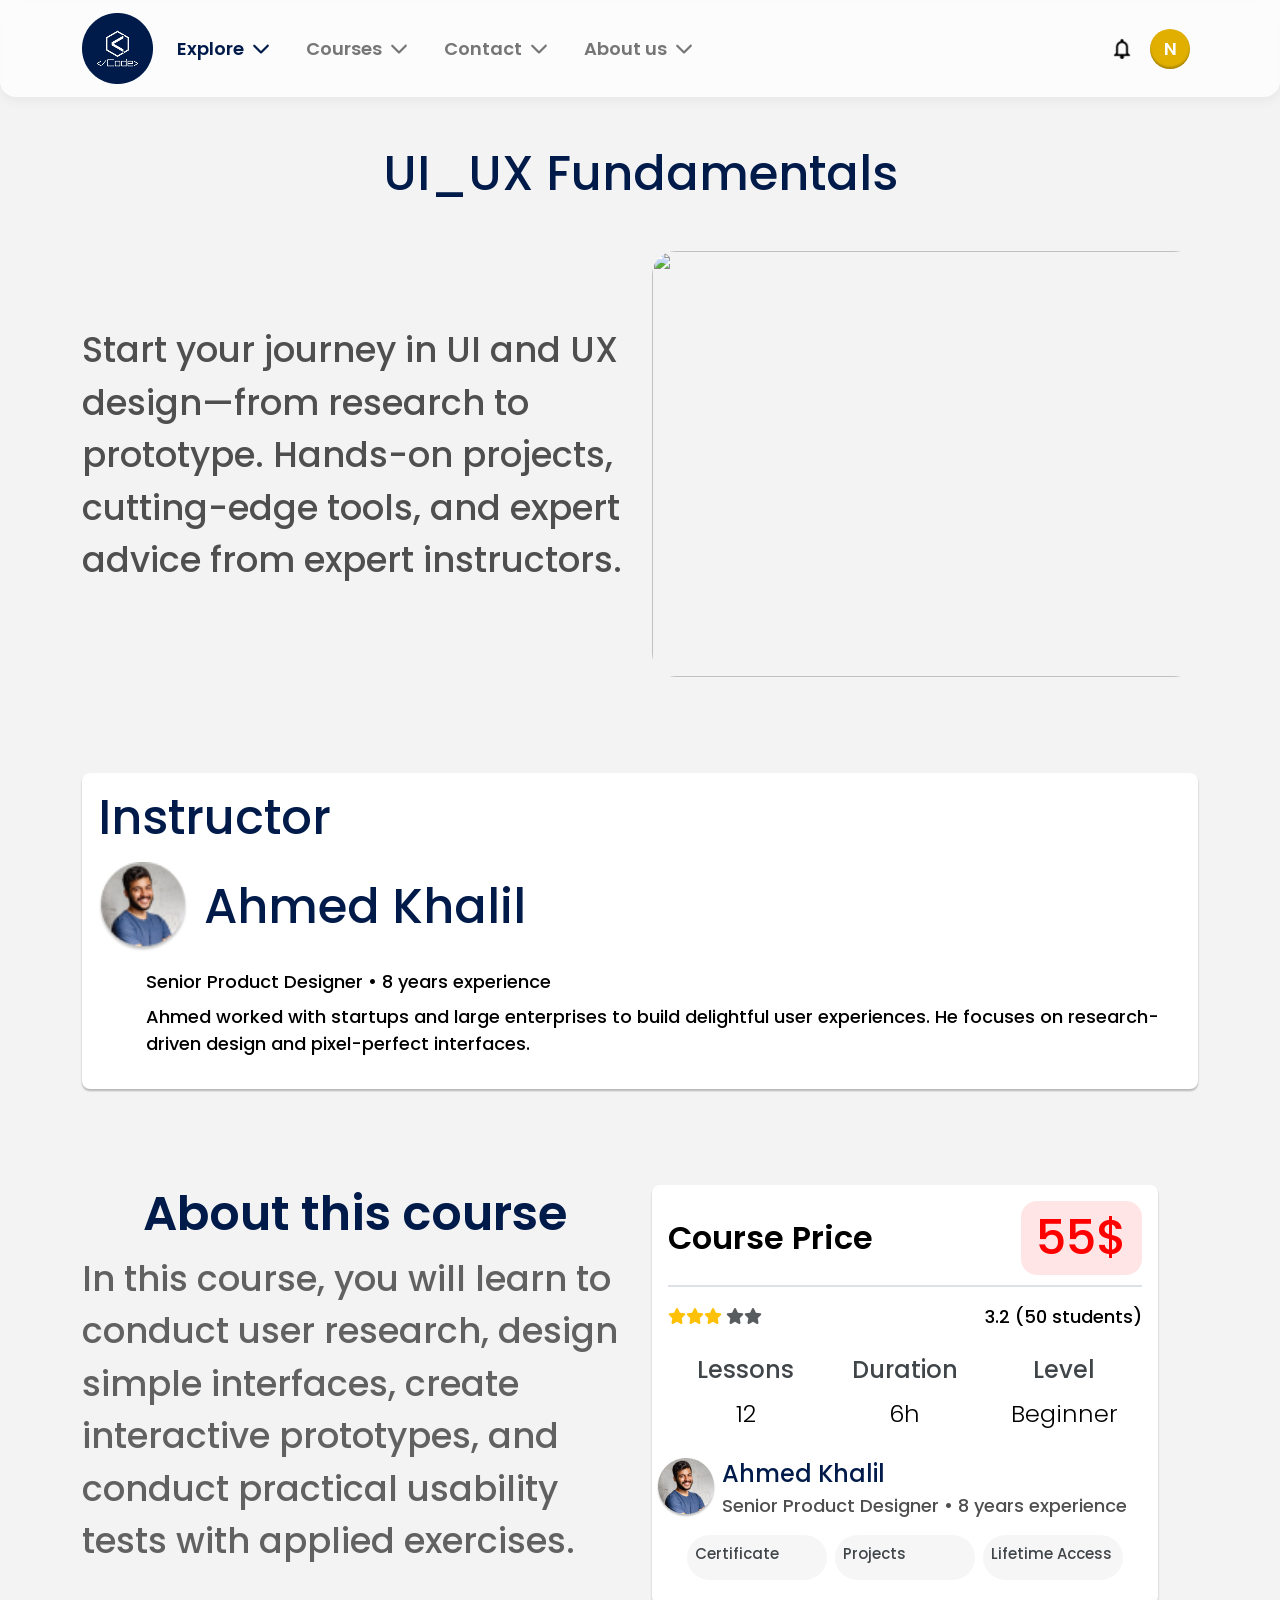
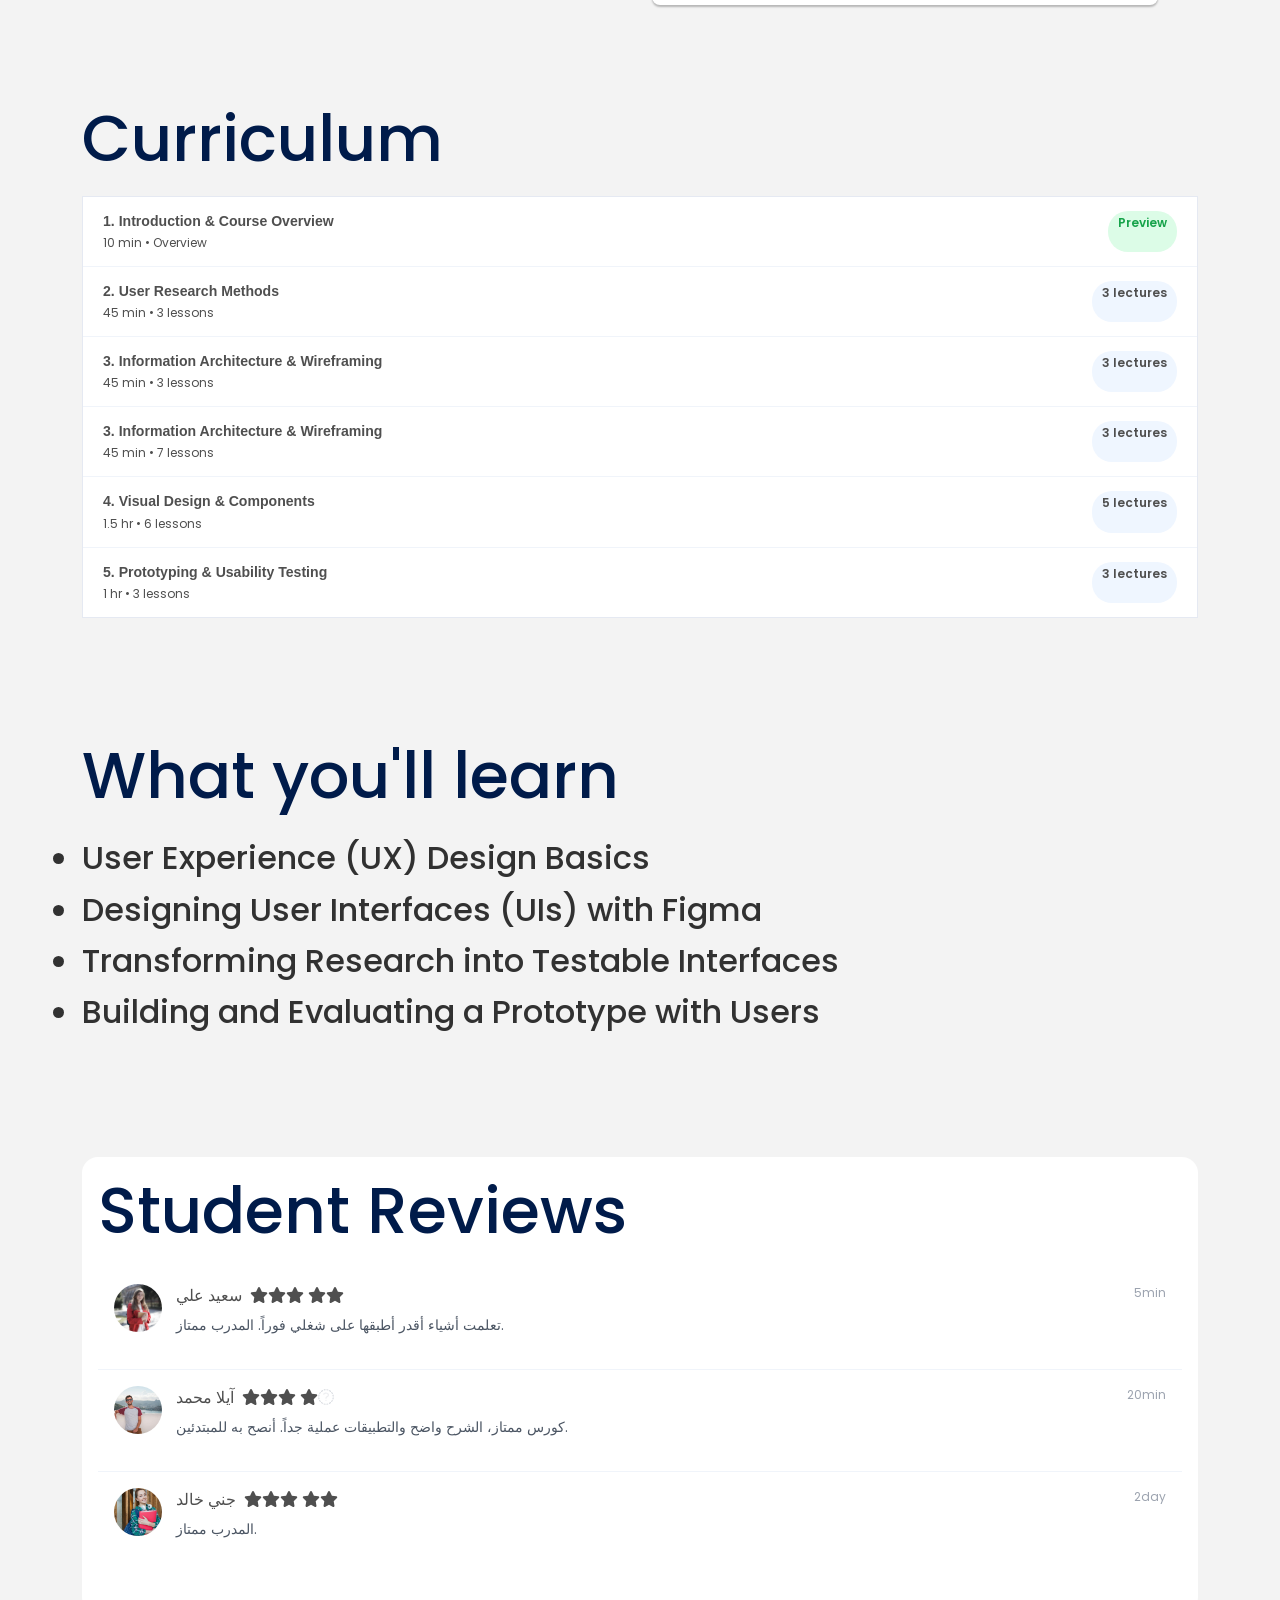
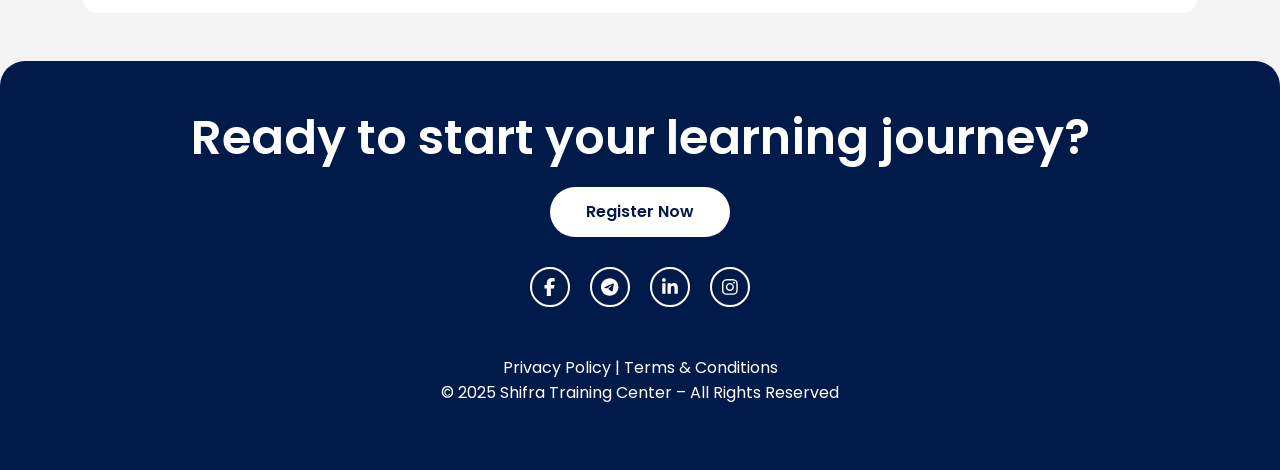
==== about-course.html @ 452f10d0 "Add files via upload initial upload" ====
<!DOCTYPE html>
<html lang="en">

<head>
    <meta charset="UTF-8">
    <meta name="viewport" content="width=device-width, initial-scale=1.0">
    <title>CODE SHIFRA || UIUX COURSES PAGE</title>
    <link href="https://fonts.googleapis.com/css2?family=Poppins:wght@100;200;300;400;500;600;700;800;900&display=swap"
        rel="stylesheet">
    <link rel="stylesheet" href="css/bootstrap.min.css">
    <link rel="stylesheet" href="css/all.min.css">
    <link rel="stylesheet" href="css/style.css">
    <link rel="stylesheet" href="css/courses.css">
</head>

<body>
    <header>
        <nav class="navbar navbar-expand-lg sticky-top">
            <div class="container">
                <a class="navbar-brand" href="#">
                    <img src="img/logo.png" alt="Logo">
                </a>

                <div class="d-flex align-items-center gap-3 ms-auto me-2 order-lg-last">
                    <div class="notification-box">
                        <img src="img/bell.png" alt="Notifications" class="bell-img">
                    </div>

                    <div class="dropdown dropdown-login">
                        <a class="avtar dropdown-toggle" role="button" id="profileDropdown" data-bs-toggle="dropdown"
                            aria-expanded="false">
                            N
                        </a>
                        <ul class="dropdown-menu dropdown-menu-end shadow border-0" aria-labelledby="profileDropdown">
                            <li><a class="dropdown-item" href="#"><i class="fa-regular fa-user me-2"></i> Profile</a>
                            </li>
                            <li><a class="dropdown-item" href="#"><i class="fa-solid fa-gear me-2"></i> Settings</a>
                            </li>
                            <li>
                                <hr class="dropdown-divider">
                            </li>
                            <li><a class="dropdown-item text-danger" href="#"><i
                                        class="fa-solid fa-arrow-right-from-bracket me-2"></i> Logout</a></li>
                        </ul>
                    </div>

                    <button class="navbar-toggler border-0 shadow-none" type="button" data-bs-toggle="collapse"
                        data-bs-target="#mainNavbarContent">
                        <span class="navbar-toggler-icon"></span>
                    </button>
                </div>

                <div class="collapse navbar-collapse" id="mainNavbarContent">
                    <ul class="navbar-nav me-auto mb-2 mb-lg-0 align-items-lg-center">
                        <li class="nav-item dropdown">
                            <a class="nav-link dropdown-toggle active" href="index.html" data-bs-toggle="dropdown">
                                Explore <i class="fa-solid fa-chevron-down ms-1"></i>
                            </a>
                            <ul class="dropdown-menu shadow-sm border-0">
                                <li><a class="dropdown-item" href="#">Categories</a></li>
                                <li><a class="dropdown-item" href="#">Trending</a></li>
                            </ul>
                        </li>

                        <li class="nav-item dropdown">
                            <a class="nav-link dropdown-toggle" href="courses.html" data-bs-toggle="dropdown">
                                Courses <i class="fa-solid fa-chevron-down ms-1"></i>
                            </a>
                            <ul class="dropdown-menu shadow-sm border-0">
                                <li><a class="dropdown-item" href="#">Web Development</a></li>
                                <li><a class="dropdown-item" href="#">Graphic Design</a></li>
                            </ul>
                        </li>

                        <li class="nav-item dropdown">
                            <a class="nav-link dropdown-toggle" href="contact.html" data-bs-toggle="dropdown">
                                Contact <i class="fa-solid fa-chevron-down ms-1"></i>
                            </a>
                            <ul class="dropdown-menu shadow-sm border-0">
                                <li><a class="dropdown-item" href="#">Support Center</a></li>
                                <li><a class="dropdown-item" href="#">Sales</a></li>
                            </ul>
                        </li>

                        <li class="nav-item dropdown">
                            <a class="nav-link dropdown-toggle" href="about-course.html" data-bs-toggle="dropdown">
                                About us <i class="fa-solid fa-chevron-down ms-1"></i>
                            </a>
                            <ul class="dropdown-menu shadow-sm border-0">
                                <li><a class="dropdown-item" href="#">Our Story</a></li>
                                <li><a class="dropdown-item" href="#">Team</a></li>
                            </ul>
                        </li>
                    </ul>
                </div>
            </div>
        </nav>
    </header>
    <section class="uiux-hero py-5">
        <div class="container">
            <h2 class="text-center">
                UI_UX Fundamentals
            </h2>
            <div class="uiux-info mt-5">
                <div class="row d-flex align-items-center justify-content-space-between">
                    <div class="col-lg-6 col-md-6 col-sm-12">
                        <p>Start your journey in UI and UX design—from research to prototype. Hands-on projects,
                            cutting-edge tools, and expert advice from expert instructors.</p>
                    </div>
                    <div class="col-lg-6 col-md-6 col-sm-12">
                        <img src="img/Design1.jpg" alt="" class="img-fluid">
                    </div>
                </div>
            </div>
        </div>
    </section>
    <section class="instructor py-5">
        <div class="container">
            <div class="row">
                <div class="col-12">
                    <div class="card">
                        <h5>Instructor</h5>
                        <div class="d-flex gap-3 align-items-center">
                            <div class="inst-avatar"><img src="img/team1.png" alt=""></div>
                            <div class="inst-name">Ahmed Khalil</div>
                        </div>
                        <div class="instructor-info ms-lg-5 mt-3">
                            <div class="inst-role">Senior Product Designer • 8 years experience</div>
                            <p class="inst-bio mt-2 ">
                                Ahmed worked with startups and large enterprises to build delightful user experiences.
                                He focuses on research-driven design and pixel-perfect interfaces.
                            </p>
                        </div>
                    </div>
                </div>
            </div>
        </div>
    </section>
    <section class="about py-5">
        <div class="container">
            <div class="row">
                <div class="col-lg-6 col-md-12">
                    <h2>About this course</h2>
                    <p>In this course, you will learn to conduct user research, design simple interfaces, create
                        interactive prototypes, and conduct practical usability tests with applied exercises.</p>
                </div>
                <div class="col-lg-6 col-md-12">
                    <div class="price-card">
                        <div class="price-header">
                            <span class="price-label">Course Price</span>
                            <span class="price-value">55$</span>
                        </div>
                        <div class="border"></div>
                        <div class="price-meta d-flex align-items-center justify-content-between mt-3">
                            <span class="stars-sm">
                                <i class="fa fa-star text-warning"></i><i class="fa fa-star text-warning"></i><i
                                    class="fa fa-star text-warning"></i>
                                <i class="fa fa-star text-muted"></i><i class="fa fa-star text-muted"></i>
                            </span>
                            3.2 (50 students)
                        </div>

                        <div class="meta-row">
                            <div class="meta-item"><label>Lessons</label><span>12</span></div>
                            <div class="meta-item"><label>Duration</label><span>6h</span></div>
                            <div class="meta-item"><label>Level</label><span>Beginner</span></div>
                        </div>

                        <div class="mini-inst">
                            <div class="mini-inst-avatar me-2"><img src="img/team1.png" alt=""></div>
                            <div>
                                <div class="mini-inst-name">Ahmed Khalil</div>
                                <div class="mini-inst-role">Senior Product Designer • 8 years experience</div>
                            </div>
                        </div>

                        <div class="perks">
                            <span class="perk-badge">Certificate</span>
                            <span class="perk-badge">Projects</span>
                            <span class="perk-badge">Lifetime Access</span>
                        </div>

                    </div>
                </div>
            </div>
        </div>
    </section>
    <section class="Curriculum py-5">
        <div class="container">
            <div class="mb-4 fade-up d2">
                <h3 class="section-title">Curriculum</h3>
                <div class="curriculum-list bg-white">
                    <div class="curriculum-item">
                        <div>
                            <div class="cur-title">1. Introduction &amp; Course Overview</div>
                            <div class="cur-sub">10 min • Overview</div>
                        </div>
                        <span class="cur-badge preview">Preview</span>
                    </div>
                    <div class="curriculum-item">
                        <div>
                            <div class="cur-title">2. User Research Methods</div>
                            <div class="cur-sub">45 min • 3 lessons</div>
                        </div>
                        <span class="cur-badge lectures">3 lectures</span>
                    </div>
                    <div class="curriculum-item">
                        <div>
                            <div class="cur-title">3. Information Architecture &amp; Wireframing</div>
                            <div class="cur-sub">45 min • 3 lessons</div>
                        </div>
                        <span class="cur-badge lectures">3 lectures</span>
                    </div>
                    <div class="curriculum-item">
                        <div>
                            <div class="cur-title">3. Information Architecture &amp; Wireframing</div>
                            <div class="cur-sub">45 min • 7 lessons</div>
                        </div>
                        <span class="cur-badge lectures">3 lectures</span>
                    </div>
                    <div class="curriculum-item">
                        <div>
                            <div class="cur-title">4. Visual Design &amp; Components</div>
                            <div class="cur-sub">1.5 hr • 6 lessons</div>
                        </div>
                        <span class="cur-badge lectures">5 lectures</span>
                    </div>
                    <div class="curriculum-item">
                        <div>
                            <div class="cur-title">5. Prototyping &amp; Usability Testing</div>
                            <div class="cur-sub">1 hr • 3 lessons</div>
                        </div>
                        <span class="cur-badge lectures">3 lectures</span>
                    </div>
                </div>
            </div>
        </div>
    </section>
    <section class="learn py-5">
        <div class="container">
            <div class="mb-4 fade-up d3">
                <h3 class="section-title">What you'll learn</h3>
                <ul class="learn-list">
                    <li>User Experience (UX) Design Basics</li>
                    <li>Designing User Interfaces (UIs) with Figma</li>
                    <li>Transforming Research into Testable Interfaces</li>
                    <li>Building and Evaluating a Prototype with Users</li>
                </ul>
            </div>
        </div>
    </section>
    <section class="student py-5">
        <div class="container">

            <div class="reviews-wrap bg-white p-3">

                <div class="mb-4 fade-up d3">
                    <h3 class="section-title">Student Reviews</h3>

                    <!-- review item -->
                    <div class="review-item">
                        <div class="rev-avatar">
                            <img src="img/student1.jpg" alt="">
                        </div>

                        <div class="review-content flex-grow-1">
                            <div class="review-head d-flex align-items-center gap-2 flex-wrap">
                                <span class="rev-name">سعيد علي</span>
                                <span class="rev-stars">
                                    <i class="fa fa-star"></i><i class="fa fa-star"></i><i class="fa fa-star"></i>
                                    <i class="fa fa-star"></i><i class="fa fa-star"></i>
                                </span>
                            </div>

                            <p class="rev-text">تعلمت أشياء أقدر أطبقها على شغلي فوراً. المدرب ممتاز.</p>
                        </div>

                        <div class="rev-time">5min</div>
                    </div>

                    <!-- review item -->
                    <div class="review-item">
                        <div class="rev-avatar">
                            <img src="img/student2.jpg" alt="">
                        </div>

                        <div class="review-content flex-grow-1">
                            <div class="review-head d-flex align-items-center gap-2 flex-wrap">
                                <span class="rev-name">آيلا محمد</span>
                                <span class="rev-stars">
                                    <i class="fa fa-star"></i><i class="fa fa-star"></i><i class="fa fa-star"></i>
                                    <i class="fa fa-star"></i><i class="fa fa-star-o" style="color:#d1d5db"></i>
                                </span>
                            </div>

                            <p class="rev-text">كورس ممتاز، الشرح واضح والتطبيقات عملية جداً. أنصح به للمبتدئين.</p>
                        </div>

                        <div class="rev-time">20min</div>
                    </div>

                    <!-- review item -->
                    <div class="review-item">
                        <div class="rev-avatar">
                            <img src="img/student3.jpg" alt="">
                        </div>

                        <div class="review-content flex-grow-1">
                            <div class="review-head d-flex align-items-center gap-2 flex-wrap">
                                <span class="rev-name">جني خالد</span>
                                <span class="rev-stars">
                                    <i class="fa fa-star"></i><i class="fa fa-star"></i><i class="fa fa-star"></i>
                                    <i class="fa fa-star"></i><i class="fa fa-star"></i>
                                </span>
                            </div>

                            <p class="rev-text">المدرب ممتاز.</p>
                        </div>

                        <div class="rev-time">2day</div>
                    </div>

                </div>

            </div>

        </div>
    </section>
    <footer class="py-5">
        <div class="container">
            <h2 class="text-center">Ready to start your learning journey?</h2>
            <a href="#" class="btn btn-foot">Register Now</a>
            <div class="icon-media">
                <a href="#"><i class="fa-brands fa-facebook-f"></i></a>
                <a href="#"><i class="fa-brands fa-telegram"></i></a>
                <a href="#"><i class="fa-brands fa-linkedin-in"></i></a>
                <a href="#"><i class="fa-brands fa-instagram"></i></a>
            </div>
            <p class="text-center mt-5">
                Privacy Policy | Terms & Conditions
                <br>
                © 2025 Shifra Training Center – All Rights Reserved
            </p>
        </div>
    </footer>
    <script src="js/bootstrap.bundle.min.js"></script>
    <script src="js/all.min.js"></script>
    <script src="js/main.js"></script>
</body>

</html>
---- css/style.css ----
/* ==========================================================================
   1. General Styles & Variables
   ========================================================================== */
body {
    background: #f3f3f3; /* الخلفية العامة الموحدة */
    font-family: 'Poppins', sans-serif;
    color: #4F4F4F;
    margin: 0;
    padding: 0;
    overflow-x: hidden;
}

/* توحيد ستايل العناوين h2 لكل السكاشن */
h2 {
    color: #001B4A;
    font-size: 32px; /* للموبايل */
    font-weight: 600;
    text-align: center;
    margin-bottom: 10px;
}

@media (min-width: 992px) {
    h2 { font-size: 48px; } /* للديسكتوب */
}

p { line-height: 1.6; }
a { text-decoration: none; transition: 0.3s ease; }

/* ==========================================================================
   2. Header & Navigation (Sticky & Blur Effect)
   ========================================================================== */
header {
    position: sticky;
    top: 0;
    width: 100%;
    background: rgba(255, 255, 255, 0.7); /* خلفية بيضاء شفافة */
    backdrop-filter: blur(10px);
    -webkit-backdrop-filter: blur(10px);
    z-index: 1030;
    border-bottom-right-radius: 16px;
    border-bottom-left-radius: 16px;
    box-shadow: 0 4px 12px rgba(0, 0, 0, 0.05);
}

.navbar .navbar-brand img {
    width: 71px;
    height: 71px;
}

.navbar .nav-link {
    color: #777676;
    font-size: 18px;
    font-weight: 600;
    margin-right: 20px;
}

.navbar .nav-link:hover, 
.navbar .nav-link.active {
    color: #001B4A;
}

/* تصميم القائمة المنسدلة في الموبايل */
@media (max-width: 991.98px) {
    .navbar-collapse {
        position: absolute;
        top: 100%; left: 0; right: 0;
        background: #fff;
        padding: 20px;
        margin: 10px 15px;
        border-radius: 15px;
        box-shadow: 0 10px 30px rgba(0, 0, 0, 0.1);
        border: 1px solid #eee;
    }
    .navbar .nav-link {
        padding: 12px 0;
        border-bottom: 1px solid #f5f5f5;
        margin-right: 0;
    }
}

/* أيقونة التنبيهات والبروفايل */
.notification-box { cursor: pointer; }
.bell-img { width: 24px; height: 24px; }

.dropdown-login {
    width: 40px; height: 40px;
    border-radius: 50%;
    background: #E1AF00;
    display: flex; align-items: center; justify-content: center;
    box-shadow: inset 0px -2px 2px rgba(0, 0, 0, 0.25);
}

.dropdown-login a { color: #fff; font-size: 18px; font-weight: 600; }
.dropdown-toggle::after { display: none; }

/* ==========================================================================
   3. Hero Section
   ========================================================================== */
.hero {
    padding: 60px 0 0;
    background: #b0b8c7; /* تعتمد على خلفية body */
}

.hero h1 {
    color: #001B4A;
    font-size: 32px;
    font-weight: 600;
    line-height: 1.2;
}

.hero h1 span { color: #E1AF00; }

.btn-hero {
    background: #001B4A;
    border-radius: 40px;
    color: #fff;
    padding: 12px 28px;
    border: 2px solid #001B4A;
    font-weight: 500;
}

.btn-hero:hover { background: transparent; color: #001B4A; }

@media (min-width: 992px) {
    .hero { padding: 80px 0 0; }
    .hero h1 { font-size: 48px; }
    .hero .row { align-items: flex-end; } /* جعل الصورة تلمس الأسفل */
}

/* ==========================================================================
   4. Cards Global Style (What We Offer & Featured)
   ========================================================================== */
.card {
    border: none;
    border-radius: 15px;
    background: #fff;
    transition: all 0.3s ease;
    overflow: hidden;
}

.card:hover { transform: translateY(-10px); box-shadow: 0 10px 25px rgba(0,0,0,0.05); }

/* What We Offer */
.what-we-offer .offer-img img { height: 50px; object-fit: contain; }

/* Our Featured Courses */
.Our-Featured-Courses .card img { height: 200px; object-fit: cover; }
.btn-course {
    display: inline-block;
    background: #001B4A;
    color: #fff;
    padding: 10px 24px;
    border-radius: 40px;
    margin-top: 15px;
}
.btn-course:hover { background: #E1AF00; color: #fff; }

/* ==========================================================================
   تنسيق سكشن Why Choose Shifra المطور
   ========================================================================== */
.Why-Choose-Shifra {
    padding: 60px 0;
   
}

.Why-Choose-Shifra .card {
    background: none;
        padding: 25px;
    border-radius: 16px;
    display: flex;
    flex-direction: column;
    align-items: center;
    text-align: center;
    height: 100%; /* لتوحيد ارتفاع الكروت */
}

.Why-Choose-Shifra .card-img {
    background: #D9D9D9; /* خلفية الأيقونة */
    width: 100px;
    height: 70px;
    border-radius: 8px;
    display: flex;
    align-items: center;
    justify-content: center;
    margin-bottom: 20px;
}

.Why-Choose-Shifra .card-img img {
    width: 50px;
    height: auto;
    object-fit: contain;
}

.Why-Choose-Shifra .card-text {
    background: #E1AF00; /* اللون الذهبي الخاص بك */
    color: #fff;
    padding: 8px 20px;
    border-radius: 8px;
    font-size: 15px;
    font-weight: 600;
    margin-top: auto; /* يدفع النص للأسفل دائماً */
    width: fit-content;
    min-width: 160px;
}

/* تحسين المسافات في الموبايل */
@media (max-width: 768px) {
    .Why-Choose-Shifra .card {
        margin-bottom: 20px;
    }
}
/* ==========================================================================
   6. Testimonials (Students Say)
   ========================================================================== */
.What-Our-Students-Say .student-card { background: none; border: none; }

.student-img-wrapper {
    width: 100px; height: 100px;
    margin: 0 auto 15px;
    border-radius: 50%;
    overflow: hidden;
}

.student-img-wrapper img { width: 100%; height: 100%; object-fit: cover; }

.student-text { font-size: 13px; color: #515151; font-weight: 500; }

/* ==========================================================================
   7. Footer
   ========================================================================== */
footer {
    background: #001B4A;
    color: #fff;
    padding: 60px 0 30px;
    border-radius: 25px 25px 0 0;
    text-align: center;
}

footer h2 { color: #fff; margin-bottom: 20px; }

.btn-foot {
    display: inline-flex;
    background: #fff; color: #001B4A;
    padding: 12px 35px;
    border-radius: 40px;
    font-weight: 600;
    margin-bottom: 30px;
}

.btn-foot:hover { background: #E1AF00; color: #fff; }

.icon-media a {
    display: inline-flex; align-items: center; justify-content: center;
    width: 40px; height: 40px;
    border: 2px solid #fff; border-radius: 50%;
    color: #fff; margin: 0 8px;
    font-size: 18px;
}

.icon-media a:hover { background: #fff; color: #001B4A; }
---- css/courses.css ----
/* =========================================================
   HERO COURSES
========================================================= */
.hero-courses {
    background: url("../img/courses.jpg") no-repeat center center/cover;
    height: 500px;
    border-bottom-right-radius: 24px;
    border-bottom-left-radius: 24px;
    display: flex;
    align-items: center;
    justify-content: center;
    position: relative;
}

@media (max-width: 768px) {
    .hero-courses {
        height: 300px;
        border-bottom-right-radius: 16px;
        border-bottom-left-radius: 16px;
    }
}


/* =========================================================
   COURSES INFO
========================================================= */
.courses-info {
    padding: 80px 0;
}

.courses-info p {
    color: #001B4A;
    font-weight: 600;
    font-size: 32px;
    line-height: 1.2;
    margin-bottom: 2.5rem;
    max-width: 950px;
    margin-left: auto;
    margin-right: auto;
}

@media (min-width: 992px) {
    .courses-info p {
        font-size: 48px;
    }
}

.courses-info .btn-hero {
    padding: 15px 40px;
    font-size: 18px;
    display: inline-flex;
    align-items: center;
    text-decoration: none;
}

.courses-info .btn-hero i {
    font-size: 16px;
}


/* =========================================================
   FILTER + COURSES CARDS
========================================================= */
.filter-title {
    color: #001B4A;
    font-size: 16px;
    font-weight: 600;
}

.form-check-input {
    background: #D9D9D9;
    border: 1px solid #ACACAC;
}

.form-check-label {
    color: #001B4A;
    font-size: 16px;
    font-weight: 400;
}

.courses-item .course-title {
    font-weight: 500;
    font-size: 48px;
    color: #001B4A;
    text-align: start;
}

.courses-item .card {
    background: #fff;
    border-radius: 20px;
    overflow: hidden;
    box-shadow: 0 4px 15px rgba(0, 0, 0, 0.05);
    transition: transform 0.3s ease, box-shadow 0.3s ease;
    height: 100%;
    border: 1px solid #f0f0f0;
    display: flex;
    flex-direction: column;
}

.courses-item .card:hover {
    transform: translateY(-5px);
    box-shadow: 0 10px 25px rgba(0, 0, 0, 0.1);
}

.f-course-header {
    position: relative;
    height: 180px;
}

.f-course-thumb {
    width: 100%;
    height: 100%;
    object-fit: cover;
}

.f-figma-badge {
    position: absolute;
    top: 7px;
    left: 7px;
    width: 70px;
    box-shadow: 0 2px 8px rgba(0, 0, 0, 0.15);
}

.f-figma-badge img {
    width: 100%;
    height: auto;
}

.f-instructor-wrapper {
    position: absolute;
    bottom: -15px;
    left: 7px;
    width: 70px;
    height: 70px;
    border-radius: 50%;
    overflow: hidden;
    box-shadow: 0 4px 12px rgba(0, 0, 0, 0.1);
    z-index: 2;
}

.f-instructor-img {
    width: 100%;
    height: 100%;
    object-fit: cover;
}

.courses-item .card-body .card-title {
    font-weight: 500;
    font-size: 18px;
    color: #001B4A;
}

.f-course-meta-row {
    display: flex;
    justify-content: space-between;
    align-items: center;
    margin-bottom: 12px;
    font-size: 0.85rem;
    color: #6b7280;
}

.f-course-meta-row span {
    display: flex;
    align-items: center;
}

.f-course-footer-row {
    display: flex;
    justify-content: space-between;
    align-items: center;
    border-top: 1px solid #f0f0f0;
    padding-top: 12px;
    margin-top: auto;
}

.stars i {
    font-size: 0.9rem;
}

.f-course-price {
    font-weight: 800;
    color: #dc2626;
    font-size: 1.25rem;
}


/* =========================================================
   UI/UX HERO
========================================================= */
.uiux-hero h2 {
    color: #001B4A;
    font-weight: 500;
    font-size: 48px;
}

.uiux-info p {
    font-weight: 500;
    font-size: 35px;
    line-height: 150%;
}

.uiux-info img {
    width: 606px;
    height: 426px;
    border-radius: 24px;
}

@media (max-width: 576px) {
    .uiux-hero h2 {
        font-size: 28px;
    }

    .uiux-info p {
        font-size: 18px;
        text-align: center;
    }

    .uiux-info img {
        width: 100%;
        height: auto;
        border-radius: 16px;
    }
}


/* =========================================================
   INSTRUCTOR
========================================================= */
.instructor .card {
    border-radius: 8px;
    padding: 16px;
    background: #FFFFFF;
    box-shadow: 0px 2px 2px 0px #00000040;
}

.instructor .card h5 {
    font-weight: 500;
    font-size: 48px;
    line-height: 120%;
    color: #001B4A;
    margin-bottom: 1rem;
}

.instructor .card .inst-name {
    font-weight: 500;
    font-size: 48px;
    line-height: 120%;
    color: #001B4A;
}

.instructor .card .inst-avatar img {
    width: 90px;
    height: 90px;
}

.instructor .card .inst-role,
.instructor .card .inst-bio {
    font-weight: 500;
    font-size: 18px;
    line-height: 150%;
    color: #000000;
}

@media (max-width: 576px) {
    .instructor .card h5 {
        font-size: 28px;
        text-align: center;
    }

    .instructor .card .inst-name {
        font-size: 28px;
    }

    .instructor .d-flex {
        flex-direction: column;
        align-items: center;
    }

    .instructor-info {
        margin-left: 0 !important;
        text-align: center;
    }

    .instructor .card .inst-avatar img {
        width: 70px;
        height: 70px;
    }

    .instructor .card .inst-role,
    .instructor .card .inst-bio {
        font-size: 16px;
    }
}

@media (max-width: 992px) {
    .instructor .card h5,
    .instructor .card .inst-name {
        font-size: 36px;
    }
}

.instructor .d-flex {
    flex-wrap: wrap;
}


/* =========================================================
   ABOUT + PRICE CARD
========================================================= */
.about h2 {
    font-weight: 600;
    font-size: 48px;
    line-height: 120%;
    color: #001B4A;
}

.about p {
    font-weight: 500;
    font-size: 35px;
    line-height: 150%;
    color: #00000099;
}

.price-card {
    width: 506px;
    height: 420px;
    border-radius: 8px;
    padding: 16px;
    background: #FFFFFF;
    box-shadow: 0px 2px 2px 0px #00000040;
}

.price-header {
    display: flex;
    justify-content: space-between;
    align-items: center;
    margin-bottom: 10px;
}

.price-label {
    font-weight: 600;
    font-size: 32px;
    color: #000000;
}

.price-value {
    width: 121px;
    height: 74px;
    border-radius: 16px;
    padding: 8px 4px;
    background: #FF00001A;
    display: flex;
    align-items: center;
    justify-content: center;
    font-weight: 500;
    font-size: 48px;
    color: #FF0000;
}

.price-meta {
    font-weight: 500;
    font-size: 18px;
    color: #000000;
}

.stars-sm {
    font-size: 1rem;
}

.meta-row {
    display: grid;
    grid-template-columns: repeat(3, 1fr);
    text-align: center;
    padding: 12px 0;
    margin: 10px 0;
    gap: 4px;
}

.meta-item label {
    display: block;
    font-weight: 500;
    font-size: 24px;
    color: #3F4548;
    margin-bottom: 0.5rem;
}

.meta-item span {
    font-weight: 300;
    font-size: 24px;
    color: #000;
}

.mini-inst {
    display: flex;
    gap: 10px;
    align-items: center;
    margin: 12px 0;
}

.mini-inst-avatar {
    width: 36px;
    height: 36px;
    border-radius: 50%;
    background: var(--light-bg);
    display: flex;
    align-items: center;
    justify-content: center;
    font-size: 1.1rem;
    flex-shrink: 0;
}

.mini-inst-name {
    font-weight: 500;
    font-size: 24px;
    color: #001B4A;
}

.mini-inst-role {
    font-weight: 500;
    font-size: 18px;
}

.perks {
    display: flex;
    justify-content: center;
    gap: 8px;
    flex-wrap: wrap;
    margin-top: 1rem;
}

.perk-badge {
    width: 140px;
    height: 45px;
    border-radius: 24px;
    padding: 8px;
    background: #F6F6F6;
    font-weight: 500;
    font-size: 15px;
    color: #3F4548;
}

.btn-enroll-full {
    width: 100%;
    border-radius: 50px;
    font-weight: 700;
}


/* =========================================================
   CURRICULUM
========================================================= */
.section-title {
    font-size: 4rem;
    font-weight: 500;
    color: #001B4A;
    margin-bottom: 18px;
}

.curriculum-list {
    border: 1.5px solid #e5e9f2;
    border-radius: var(--card-radius);
    overflow: hidden;
}

.curriculum-item {
    display: flex;
    justify-content: space-between;
    padding: 14px 20px;
    border-bottom: 1px solid #f0f4fa;
    cursor: pointer;
    flex-wrap: wrap;
    gap: 10px;
}

.curriculum-item:last-child {
    border-bottom: none;
}

.curriculum-item:hover {
    background: var(--light-bg);
}

.cur-title {
    font-family: 'Sora', sans-serif;
    font-size: .88rem;
    font-weight: 700;
    color: var(--text-dark);
}

.cur-sub {
    font-size: .75rem;
    color: var(--text-muted);
    margin-top: 2px;
}

.cur-badge {
    font-size: .75rem;
    font-weight: 600;
    white-space: nowrap;
    padding: 3px 10px;
    border-radius: 20px;
}

.cur-badge.preview {
    background: #dcfce7;
    color: #16a34a;
}

.cur-badge.lectures {
    background: #eff6ff;
    color: var(--accent);
}


/* =========================================================
   WHAT YOU'LL LEARN
========================================================= */
.learn-list {
    list-style: disc;
    padding: 0;
}

.learn-list li {
    position: relative;
    font-size: 2rem;
    font-weight: 500;
    color: #000000CC;
    line-height: 1.6;
}


/* =========================================================
   REVIEWS
========================================================= */
.reviews-wrap {
    background: #fff;
    border-radius: 16px;
    padding: 10px;
}

.review-item {
    display: flex;
    align-items: flex-start;
    gap: 14px;
    padding: 16px;
    border-bottom: 1px solid #f0f4fa;
}

.review-item:last-child {
    border-bottom: none;
}

.rev-avatar img {
    width: 48px;
    height: 48px;
    border-radius: 50%;
    object-fit: cover;
}

.review-head {
    display: flex;
    align-items: center;
    gap: 8px;
}

.rev-text {
    margin-top: 6px;
    font-size: 0.9rem;
    color: #4b5563;
}

.rev-time {
    font-size: 0.75rem;
    color: #9ca3af;
    white-space: nowrap;
}

@media (max-width: 576px) {
    .review-item {
        flex-direction: column;
        align-items: flex-start;
        gap: 10px;
    }

    .review-head {
        flex-direction: column;
        align-items: flex-start;
    }

    .rev-time {
        align-self: flex-end;
        margin-top: 5px;
    }

    .rev-avatar img {
        width: 42px;
        height: 42px;
    }
}
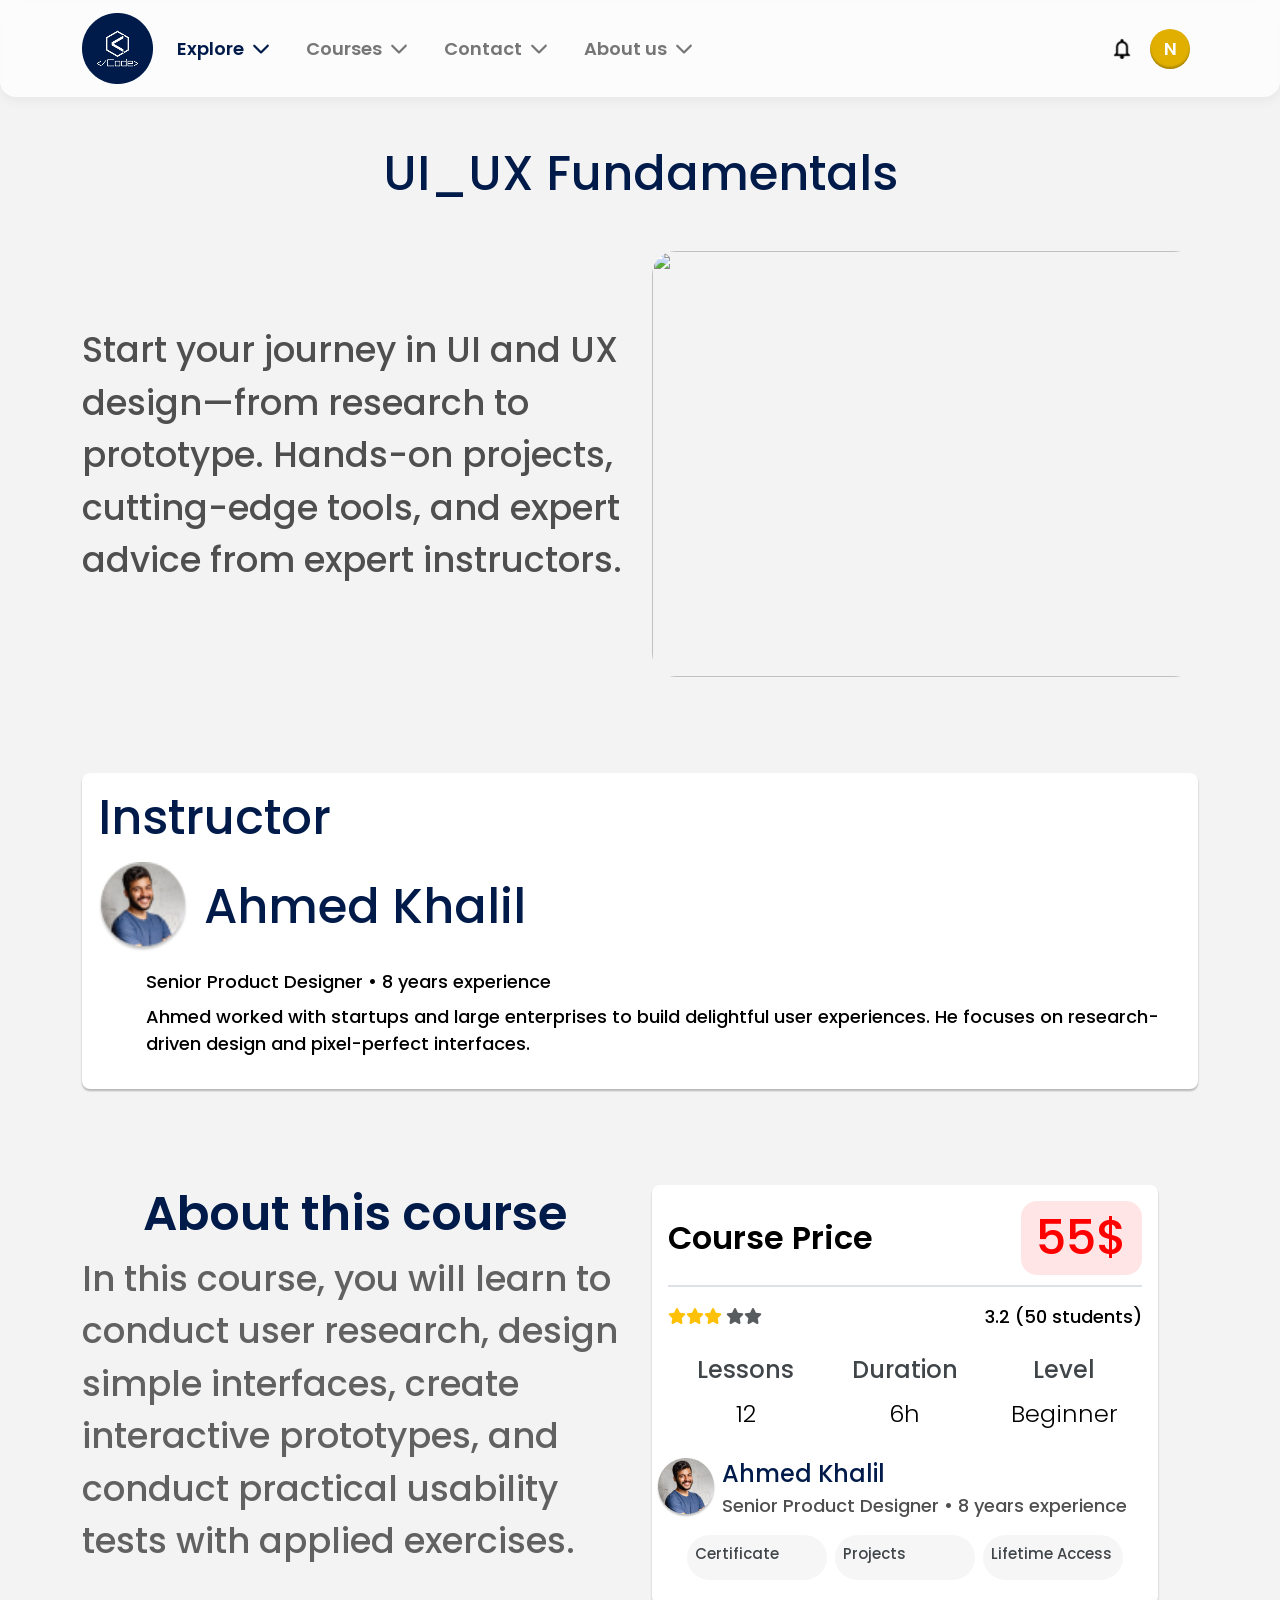
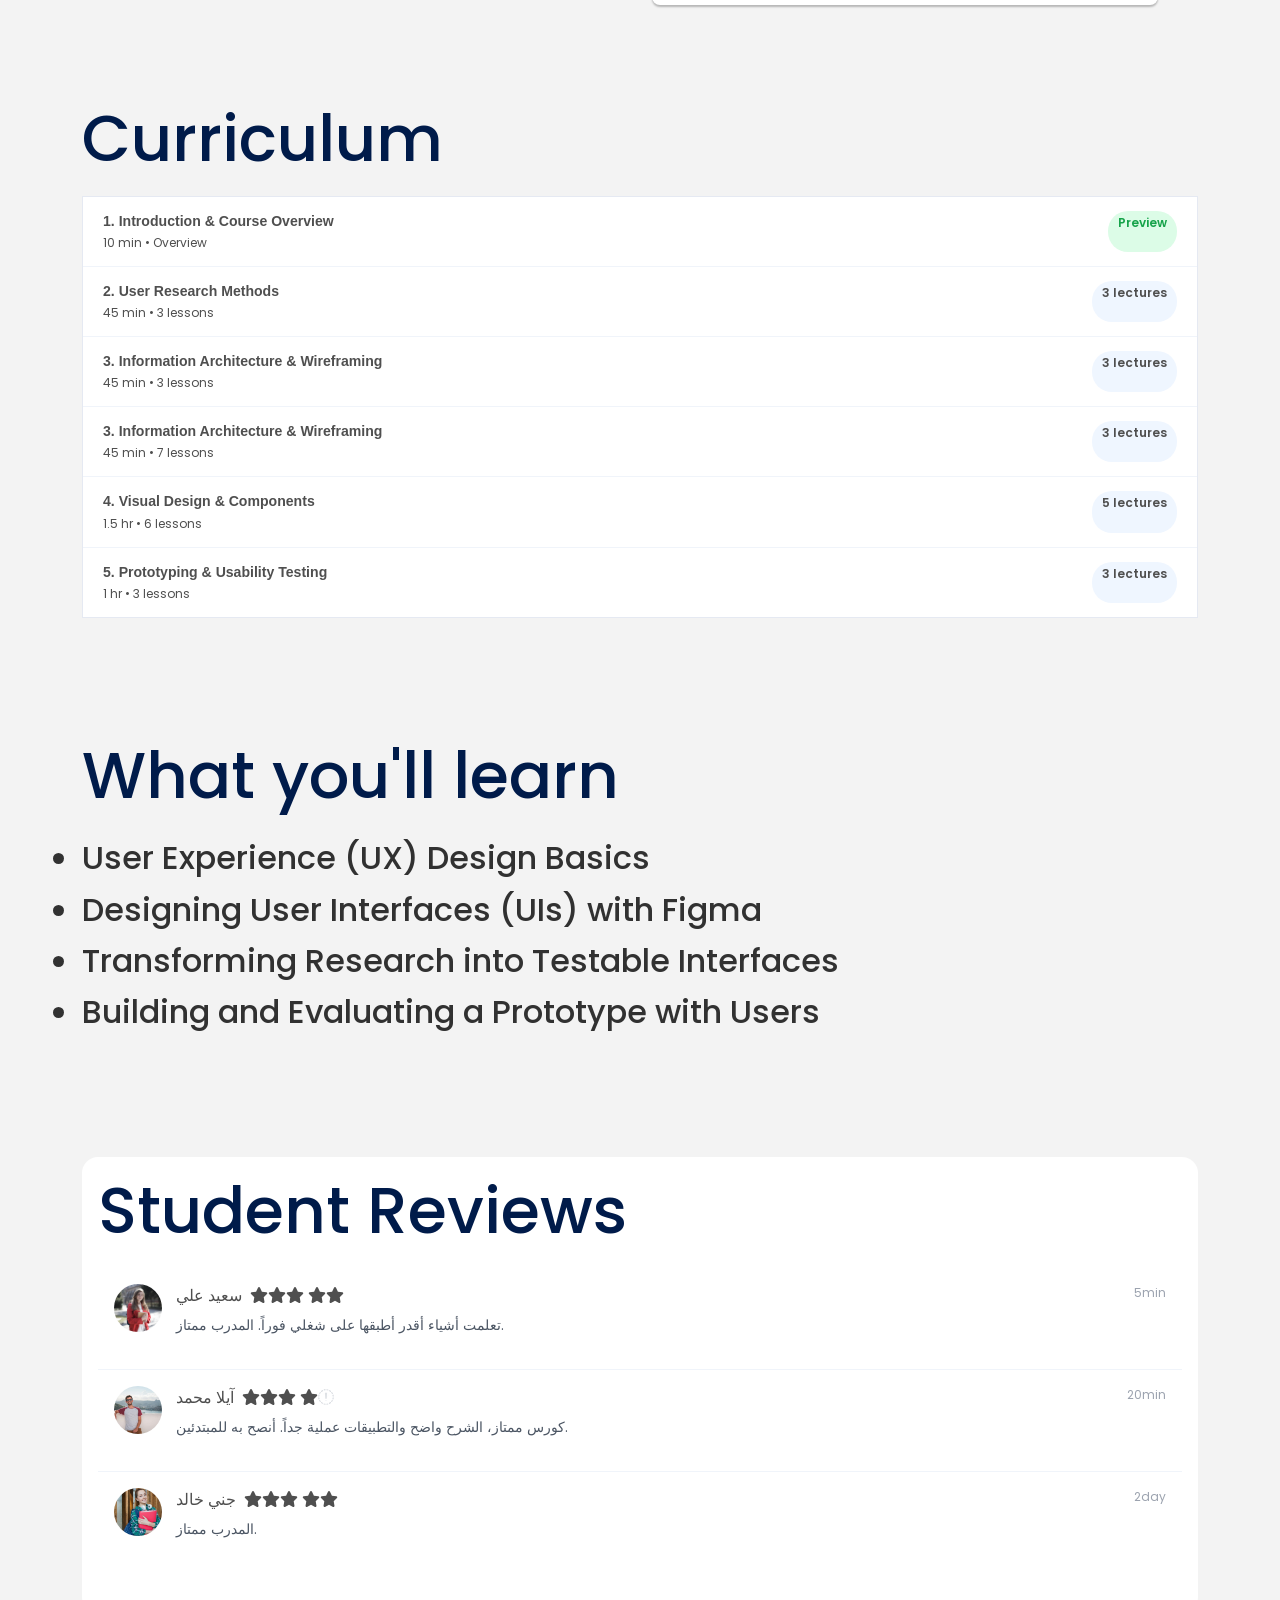
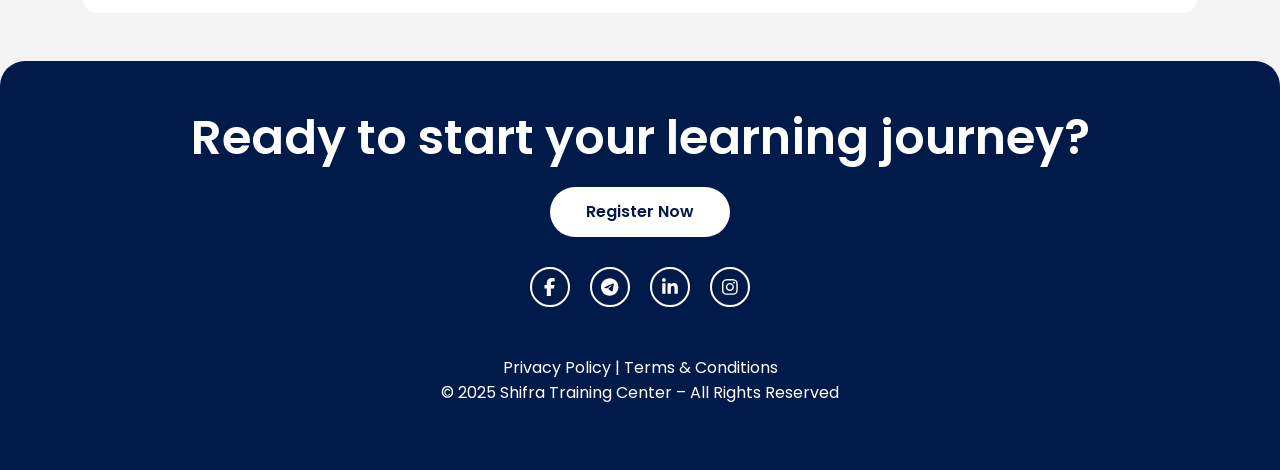
==== commit faaa253b: "Update about-course.html" ====
--- a/about-course.html
+++ b/about-course.html
@@ -14,87 +14,85 @@
 </head>
 
 <body>
-    <header>
-        <nav class="navbar navbar-expand-lg sticky-top">
-            <div class="container">
-                <a class="navbar-brand" href="#">
-                    <img src="img/logo.png" alt="Logo">
-                </a>
-
-                <div class="d-flex align-items-center gap-3 ms-auto me-2 order-lg-last">
-                    <div class="notification-box">
-                        <img src="img/bell.png" alt="Notifications" class="bell-img">
-                    </div>
-
-                    <div class="dropdown dropdown-login">
-                        <a class="avtar dropdown-toggle" role="button" id="profileDropdown" data-bs-toggle="dropdown"
-                            aria-expanded="false">
-                            N
+       <header>
+    <nav class="navbar navbar-expand-lg sticky-top">
+        <div class="container">
+            <a class="navbar-brand" href="#">
+                <img src="img/logo.png" alt="Logo">
+            </a>
+
+            <div class="d-flex align-items-center gap-3 ms-auto me-2 order-lg-last">
+                <div class="notification-box">
+                    <img src="img/bell.png" alt="Notifications" class="bell-img">
+                </div>
+
+                <div class="dropdown dropdown-login">
+                    <a class="avtar dropdown-toggle" role="button" id="profileDropdown" data-bs-toggle="dropdown"
+                        aria-expanded="false">
+                        N
+                    </a>
+                    <ul class="dropdown-menu dropdown-menu-end shadow border-0" aria-labelledby="profileDropdown">
+                        <li><a class="dropdown-item" href="#"><i class="fa-regular fa-user me-2"></i> Profile</a></li>
+                        <li><a class="dropdown-item" href="#"><i class="fa-solid fa-gear me-2"></i> Settings</a></li>
+                        <li>
+                            <hr class="dropdown-divider">
+                        </li>
+                        <li><a class="dropdown-item text-danger" href="#"><i
+                                    class="fa-solid fa-arrow-right-from-bracket me-2"></i> Logout</a></li>
+                    </ul>
+                </div>
+
+                <button class="navbar-toggler border-0 shadow-none" type="button" data-bs-toggle="collapse"
+                    data-bs-target="#mainNavbarContent">
+                    <span class="navbar-toggler-icon"></span>
+                </button>
+            </div>
+
+            <div class="collapse navbar-collapse" id="mainNavbarContent">
+                <ul class="navbar-nav me-auto mb-2 mb-lg-0 align-items-lg-center">
+                    <li class="nav-item dropdown">
+                        <a class="nav-link dropdown-toggle active" href="index.html" >
+                            Explore <i class="fa-solid fa-chevron-down ms-1"></i>
                         </a>
-                        <ul class="dropdown-menu dropdown-menu-end shadow border-0" aria-labelledby="profileDropdown">
-                            <li><a class="dropdown-item" href="#"><i class="fa-regular fa-user me-2"></i> Profile</a>
-                            </li>
-                            <li><a class="dropdown-item" href="#"><i class="fa-solid fa-gear me-2"></i> Settings</a>
-                            </li>
-                            <li>
-                                <hr class="dropdown-divider">
-                            </li>
-                            <li><a class="dropdown-item text-danger" href="#"><i
-                                        class="fa-solid fa-arrow-right-from-bracket me-2"></i> Logout</a></li>
+                        <ul class="dropdown-menu shadow-sm border-0">
+                            <li><a class="dropdown-item" href="#">Categories</a></li>
+                            <li><a class="dropdown-item" href="#">Trending</a></li>
                         </ul>
-                    </div>
-
-                    <button class="navbar-toggler border-0 shadow-none" type="button" data-bs-toggle="collapse"
-                        data-bs-target="#mainNavbarContent">
-                        <span class="navbar-toggler-icon"></span>
-                    </button>
-                </div>
-
-                <div class="collapse navbar-collapse" id="mainNavbarContent">
-                    <ul class="navbar-nav me-auto mb-2 mb-lg-0 align-items-lg-center">
-                        <li class="nav-item dropdown">
-                            <a class="nav-link dropdown-toggle active" href="index.html" data-bs-toggle="dropdown">
-                                Explore <i class="fa-solid fa-chevron-down ms-1"></i>
-                            </a>
-                            <ul class="dropdown-menu shadow-sm border-0">
-                                <li><a class="dropdown-item" href="#">Categories</a></li>
-                                <li><a class="dropdown-item" href="#">Trending</a></li>
-                            </ul>
-                        </li>
-
-                        <li class="nav-item dropdown">
-                            <a class="nav-link dropdown-toggle" href="courses.html" data-bs-toggle="dropdown">
-                                Courses <i class="fa-solid fa-chevron-down ms-1"></i>
-                            </a>
-                            <ul class="dropdown-menu shadow-sm border-0">
-                                <li><a class="dropdown-item" href="#">Web Development</a></li>
-                                <li><a class="dropdown-item" href="#">Graphic Design</a></li>
-                            </ul>
-                        </li>
-
-                        <li class="nav-item dropdown">
-                            <a class="nav-link dropdown-toggle" href="contact.html" data-bs-toggle="dropdown">
-                                Contact <i class="fa-solid fa-chevron-down ms-1"></i>
-                            </a>
-                            <ul class="dropdown-menu shadow-sm border-0">
-                                <li><a class="dropdown-item" href="#">Support Center</a></li>
-                                <li><a class="dropdown-item" href="#">Sales</a></li>
-                            </ul>
-                        </li>
-
-                        <li class="nav-item dropdown">
-                            <a class="nav-link dropdown-toggle" href="about-course.html" data-bs-toggle="dropdown">
-                                About us <i class="fa-solid fa-chevron-down ms-1"></i>
-                            </a>
-                            <ul class="dropdown-menu shadow-sm border-0">
-                                <li><a class="dropdown-item" href="#">Our Story</a></li>
-                                <li><a class="dropdown-item" href="#">Team</a></li>
-                            </ul>
-                        </li>
-                    </ul>
-                </div>
-            </div>
-        </nav>
+                    </li>
+
+                    <li class="nav-item dropdown">
+                        <a class="nav-link dropdown-toggle" href="courses.html">
+                            Courses <i class="fa-solid fa-chevron-down ms-1"></i>
+                        </a>
+                        <ul class="dropdown-menu shadow-sm border-0">
+                            <li><a class="dropdown-item" href="#">Web Development</a></li>
+                            <li><a class="dropdown-item" href="#">Graphic Design</a></li>
+                        </ul>
+                    </li>
+
+                    <li class="nav-item dropdown">
+                        <a class="nav-link dropdown-toggle" href="contact.html" >
+                            Contact <i class="fa-solid fa-chevron-down ms-1"></i>
+                        </a>
+                        <ul class="dropdown-menu shadow-sm border-0">
+                            <li><a class="dropdown-item" href="#">Support Center</a></li>
+                            <li><a class="dropdown-item" href="#">Sales</a></li>
+                        </ul>
+                    </li>
+
+                    <li class="nav-item dropdown">
+                        <a class="nav-link dropdown-toggle" href="about-course.html" >
+                            About us <i class="fa-solid fa-chevron-down ms-1"></i>
+                        </a>
+                        <ul class="dropdown-menu shadow-sm border-0">
+                            <li><a class="dropdown-item" href="#">Our Story</a></li>
+                            <li><a class="dropdown-item" href="#">Team</a></li>
+                        </ul>
+                    </li>
+                </ul>
+            </div>
+        </div>
+    </nav>
     </header>
     <section class="uiux-hero py-5">
         <div class="container">
@@ -348,4 +346,4 @@
     <script src="js/main.js"></script>
 </body>
 
-</html>+</html>
